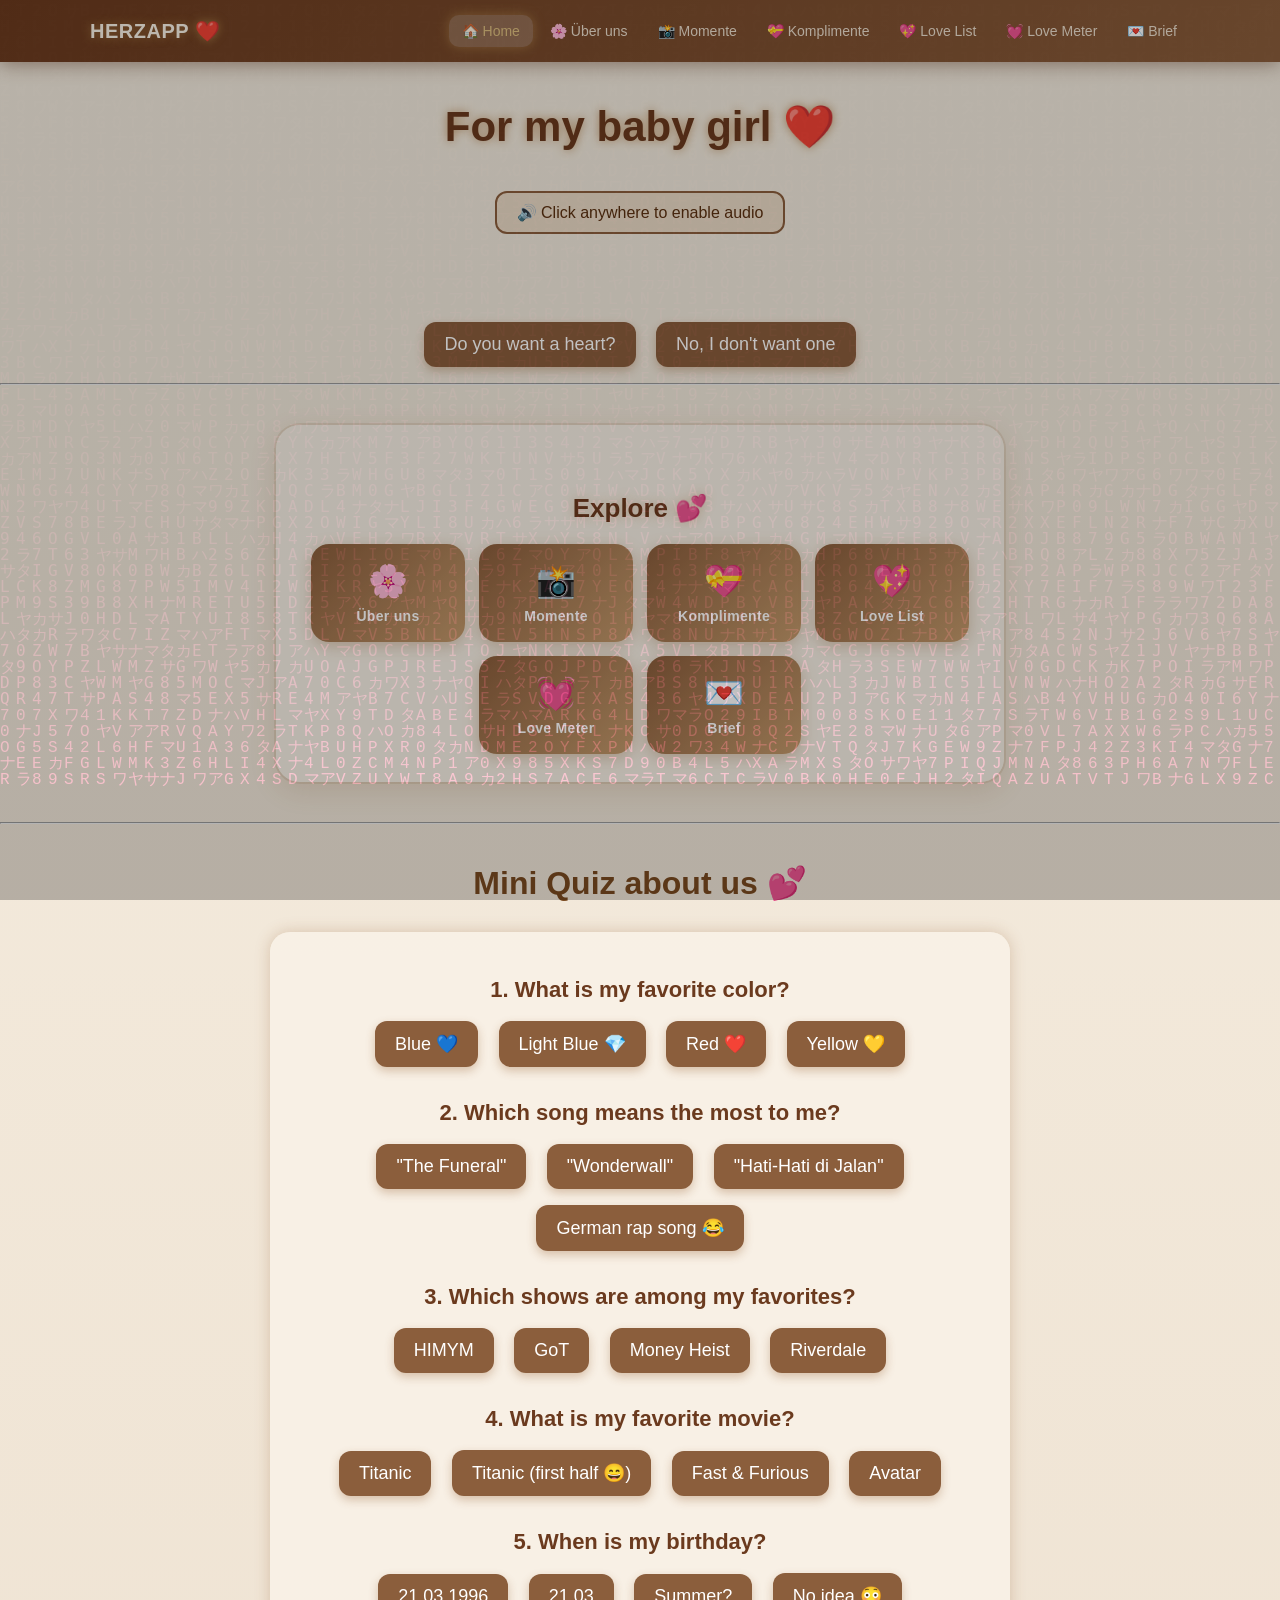
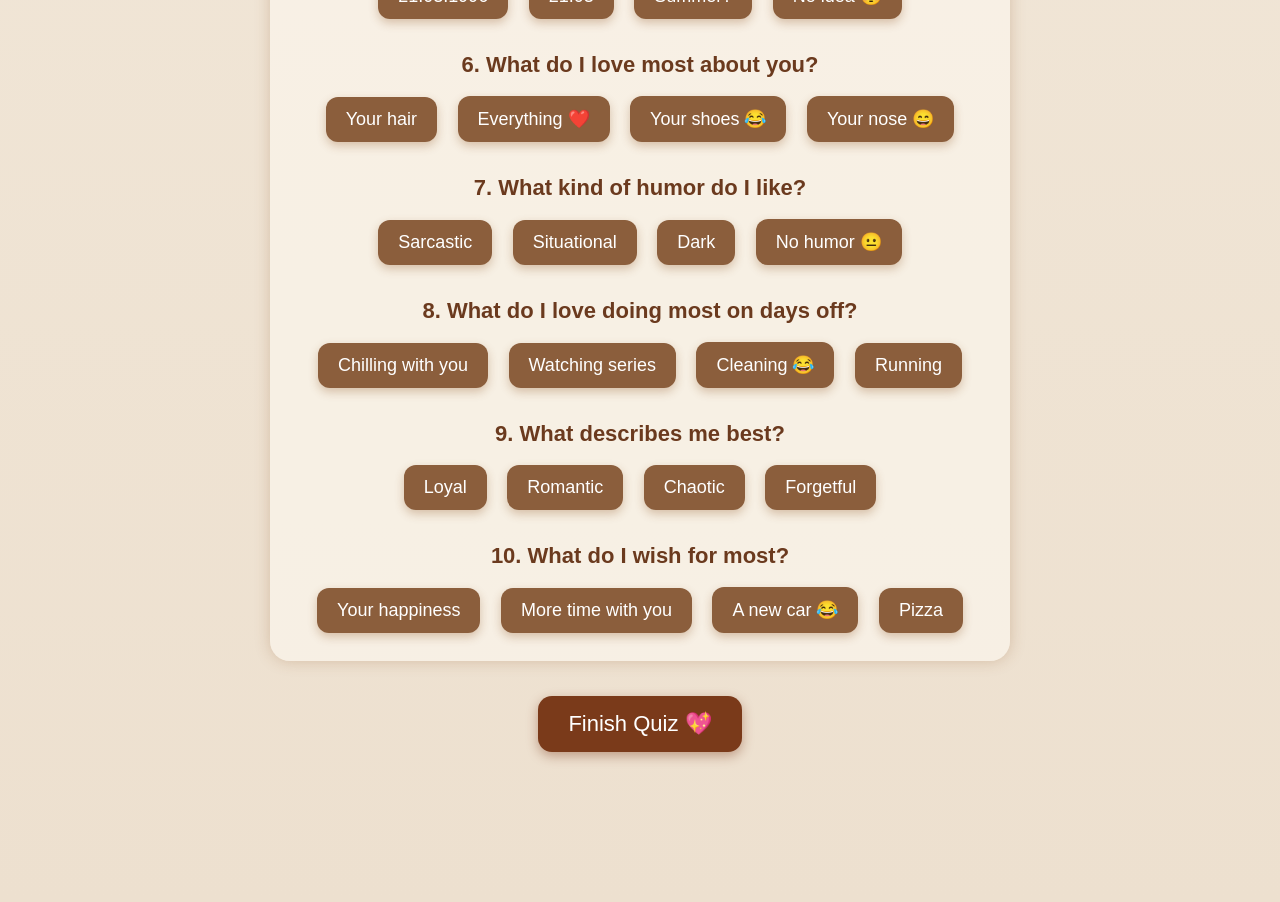
==== HerzApp/index.html @ 9faaaba4 "Add files via upload" ====
<!DOCTYPE html>
<html lang="en">
<head>
    <meta charset="UTF-8">
    <meta name="viewport" content="width=device-width, initial-scale=1.0">
    <title>For you ❤️</title>
    <link rel="stylesheet" href="css/base.css">
    <link rel="stylesheet" href="css/matrix.css">
    <link rel="stylesheet" href="css/quiz.css">
    <link rel="stylesheet" href="css/animations.css">
    <link rel="stylesheet" href="css/popup.css">
    <link rel="stylesheet" href="css/responsive.css">
    <link rel="stylesheet" href="css/nav.css">
    <link rel="stylesheet" href="css/navbar.css">
</head>
<body>

    <!-- GLOBALE NAVBAR -->
    <nav class="navbar">
        <div class="navbar-inner">
            <a href="index.html" class="navbar-brand">HERZAPP ❤️</a>
            <button class="navbar-toggle" id="navToggle" aria-label="Menü öffnen" aria-expanded="false">
                <span></span><span></span><span></span>
            </button>
            <ul class="navbar-menu" id="navMenu">
                <li><a href="index.html">🏠 Home</a></li>
                <li><a href="about.html">🌸 Über uns</a></li>
                <li><a href="carousel.html">📸 Momente</a></li>
                <li><a href="compliments.html">💝 Komplimente</a></li>
                <li><a href="love-list.html">💖 Love List</a></li>
                <li><a href="love-meter.html">💓 Love Meter</a></li>
                <li><a href="letter.html">💌 Brief</a></li>
            </ul>
        </div>
    </nav>

    <!-- Matrix Startscreen -->
    <div id="asciiStart">
        <pre id="asciiArt"></pre>
    </div>

    <h1>For my baby girl ❤️</h1>
    <div id="audioBanner">🔊 Click anywhere to enable audio</div>
    <div id="textBox"></div>

    <button onclick="choice('yes')">Do you want a heart?</button>
    <button onclick="choice('no')">No, I don't want one</button>

    <hr>

    <!-- Navigation zu den Modulen -->
    <nav class="module-nav">
        <h2 class="module-nav-title">Explore 💕</h2>
        <div class="module-nav-grid">
            <a href="about.html"       class="module-nav-btn"><span class="nav-icon">🌸</span><span class="nav-label">Über uns</span></a>
            <a href="carousel.html"    class="module-nav-btn"><span class="nav-icon">📸</span><span class="nav-label">Momente</span></a>
            <a href="compliments.html" class="module-nav-btn"><span class="nav-icon">💝</span><span class="nav-label">Komplimente</span></a>
            <a href="love-list.html"   class="module-nav-btn"><span class="nav-icon">💖</span><span class="nav-label">Love List</span></a>
            <a href="love-meter.html"  class="module-nav-btn"><span class="nav-icon">💓</span><span class="nav-label">Love Meter</span></a>
            <a href="letter.html"      class="module-nav-btn"><span class="nav-icon">💌</span><span class="nav-label">Brief</span></a>
        </div>
    </nav>

    <hr>
    <h2>Mini Quiz about us 💕</h2>

    <div id="quiz">
        <div data-question="1">
            <p><b>1. What is my favorite color?</b></p>
            <button onclick="quizAnswer(1, 'Blau', this)">Blue 💙</button>
            <button onclick="quizAnswer(1, 'Hellblau', this)">Light Blue 💎</button>
            <button onclick="quizAnswer(1, 'Rot', this)">Red ❤️</button>
            <button onclick="quizAnswer(1, 'Gelb', this)">Yellow 💛</button>
        </div>
        <div data-question="2">
            <p><b>2. Which song means the most to me?</b></p>
            <button onclick="quizAnswer(2, 'The Funeral', this)">"The Funeral"</button>
            <button onclick="quizAnswer(2, 'Wonderwall', this)">"Wonderwall"</button>
            <button onclick="quizAnswer(2, 'IndoSong', this)">"Hati-Hati di Jalan"</button>
            <button onclick="quizAnswer(2, 'RapSong', this)">German rap song 😂</button>
        </div>
        <div data-question="3">
            <p><b>3. Which shows are among my favorites?</b></p>
            <button onclick="quizAnswer(3, 'How I Met Your Mother', this)">HIMYM</button>
            <button onclick="quizAnswer(3, 'Game of Thrones', this)">GoT</button>
            <button onclick="quizAnswer(3, 'Haus des Geldes', this)">Money Heist</button>
            <button onclick="quizAnswer(3, 'Riverdale', this)">Riverdale</button>
        </div>
        <div data-question="4">
            <p><b>4. What is my favorite movie?</b></p>
            <button onclick="quizAnswer(4, 'Titanic', this)">Titanic</button>
            <button onclick="quizAnswer(4, 'Titanic2', this)">Titanic (first half 😄)</button>
            <button onclick="quizAnswer(4, 'F&F', this)">Fast & Furious</button>
            <button onclick="quizAnswer(4, 'Avatar', this)">Avatar</button>
        </div>
        <div data-question="5">
            <p><b>5. When is my birthday?</b></p>
            <button onclick="quizAnswer(5, '21.03.1996', this)">21.03.1996</button>
            <button onclick="quizAnswer(5, '21.03', this)">21.03</button>
            <button onclick="quizAnswer(5, 'Sommer', this)">Summer?</button>
            <button onclick="quizAnswer(5, 'Keine Ahnung', this)">No idea 😳</button>
        </div>
        <div data-question="6">
            <p><b>6. What do I love most about you?</b></p>
            <button onclick="quizAnswer(6, 'Haare', this)">Your hair</button>
            <button onclick="quizAnswer(6, 'Alles', this)">Everything ❤️</button>
            <button onclick="quizAnswer(6, 'Schuhe', this)">Your shoes 😂</button>
            <button onclick="quizAnswer(6, 'Nase', this)">Your nose 😄</button>
        </div>
        <div data-question="7">
            <p><b>7. What kind of humor do I like?</b></p>
            <button onclick="quizAnswer(7, 'Sarkasmus', this)">Sarcastic</button>
            <button onclick="quizAnswer(7, 'Situationskomik', this)">Situational</button>
            <button onclick="quizAnswer(7, 'Schwarzer Humor', this)">Dark</button>
            <button onclick="quizAnswer(7, 'Kein Humor', this)">No humor 😐</button>
        </div>
        <div data-question="8">
            <p><b>8. What do I love doing most on days off?</b></p>
            <button onclick="quizAnswer(8, 'Chillen', this)">Chilling with you</button>
            <button onclick="quizAnswer(8, 'Serien', this)">Watching series</button>
            <button onclick="quizAnswer(8, 'Putzen', this)">Cleaning 😂</button>
            <button onclick="quizAnswer(8, 'Joggen', this)">Running</button>
        </div>
        <div data-question="9">
            <p><b>9. What describes me best?</b></p>
            <button onclick="quizAnswer(9, 'Loyal', this)">Loyal</button>
            <button onclick="quizAnswer(9, 'Romantisch', this)">Romantic</button>
            <button onclick="quizAnswer(9, 'Chaotisch', this)">Chaotic</button>
            <button onclick="quizAnswer(9, 'Vergesslich', this)">Forgetful</button>
        </div>
        <div data-question="10">
            <p><b>10. What do I wish for most?</b></p>
            <button onclick="quizAnswer(10, 'Glück', this)">Your happiness</button>
            <button onclick="quizAnswer(10, 'Zeit', this)">More time with you</button>
            <button onclick="quizAnswer(10, 'Auto', this)">A new car 😂</button>
            <button onclick="quizAnswer(10, 'Pizza', this)">Pizza</button>
        </div>
    </div>

    <button onclick="finishQuiz()" class="finish-btn">Finish Quiz 💖</button>
    <button id="restartBtn" onclick="restartQuiz()">🔄 Restart Quiz</button>
    <div id="quizResult"></div>

    <!-- Video-Popup -->
    <div id="videoPopup" class="popup">
        <div class="popup-content">
            <span id="closePopup">&times;</span>
            <iframe id="popupVideo" frameborder="0" allowfullscreen></iframe>
        </div>
    </div>

    <script src="js/particles.js"></script>
    <script src="js/main.js"></script>
    <script src="js/quiz.js"></script>
    <script src="js/popup.js"></script>
    <script src="js/matrix.js"></script>
    <script src="js/navbar.js"></script>
</body>
</html>
---- HerzApp/css/base.css ----
body {
    background: linear-gradient(180deg, #F5EDE0, #EDE0CF);
    font-family: "Comic Sans MS", "Segoe UI", sans-serif;
    text-align: center;
    margin: 0;
    padding: 0;
    overflow-x: hidden;
}

h1 {
    margin-top: 40px;
    color: #6B3A1E;
    font-size: 42px;
    text-shadow: 0 0 10px #C49A6C;
}

h2 {
    margin-top: 40px;
    color: #7A4A20;
    font-size: 32px;
}

#textBox {
    margin-top: 20px;
    font-size: 24px;
    color: #5A3010;
    min-height: 60px;
}

#audioBanner {
    background: rgba(180, 120, 60, 0.15);
    border: 2px solid #8B5E3C;
    color: #5A3010;
    font-size: 16px;
    padding: 10px 20px;
    border-radius: 12px;
    display: inline-block;
    margin-top: 12px;
    animation: notePulse 1s infinite alternate;
}

button {
    padding: 12px 20px;
    margin: 8px;
    font-size: 18px;
    border-radius: 12px;
    border: none;
    background: #8B5E3C;
    color: white;
    cursor: pointer;
    transition: 0.2s;
    box-shadow: 0 4px 10px rgba(140, 80, 30, 0.3);
}

button:hover:not(:disabled) {
    transform: scale(1.1);
    background: #6B3A1E;
}

button:disabled {
    opacity: 0.6;
    cursor: not-allowed;
    transform: none;
}

#restartBtn {
    display: none;
    margin-top: 20px;
    background: #C9A84C;
    font-size: 20px;
    padding: 13px 28px;
    border-radius: 14px;
    box-shadow: 0 4px 12px rgba(180, 140, 40, 0.4);
}

#restartBtn:hover {
    background: #B8941A;
    transform: scale(1.08);
}

button.finish-btn {
    margin-top: 35px;
    background: #7A3A1A;
    font-size: 22px;
    padding: 15px 30px;
    border-radius: 14px;
    box-shadow: 0 4px 12px rgba(120, 50, 20, 0.4);
}

button.finish-btn:hover {
    background: #5C2E0C;
    transform: scale(1.08);
}
---- HerzApp/css/matrix.css ----
#asciiStart {
    position: fixed;
    top: 0;
    left: 0;
    width: 100%;
    height: 100%;
    background: #0D0500;
    display: flex;
    justify-content: center;
    align-items: center;
    z-index: 999999;
    animation: asciiFadeOut 1.8s ease forwards;
    animation-delay: 8.5s;
}

#asciiArt {
    font-family: "Courier New", monospace;
    font-size: 22px;
    white-space: pre;
    text-shadow: 0 0 8px #C9A84C;
    opacity: 1;
    animation: asciiPulse 1.8s infinite ease-in-out;
}

.matrix-rain {
    position: fixed;
    top: 0;
    left: 0;
    width: 100%;
    height: 100%;
    pointer-events: none;
    z-index: 999998;
    font-family: monospace;
    font-size: 18px;
    color: #C9A84C;
    opacity: 0.25;
}

@keyframes asciiPulse {
    0%   { transform: scale(1); }
    50%  { transform: scale(1.08); }
    100% { transform: scale(1); }
}

@keyframes asciiFadeOut {
    from { opacity: 1; }
    to   { opacity: 0; visibility: hidden; }
}
---- HerzApp/css/quiz.css ----
#quiz {
    margin-top: 30px;
    width: 90%;
    max-width: 700px;
    margin-left: auto;
    margin-right: auto;
    padding: 20px;
    background: rgba(250, 243, 232, 0.85);
    border-radius: 20px;
    box-shadow: 0 0 15px rgba(140, 80, 30, 0.25);
}

#quiz p {
    font-size: 22px;
    color: #6B3A1E;
    margin-bottom: 10px;
    margin-top: 25px;
}

#quizResult {
    margin-top: 30px;
    font-size: 26px;
    color: #5A3010;
    min-height: 80px;
    font-weight: bold;
    padding: 16px;
    border-radius: 16px;
    transition: box-shadow 0.5s, color 0.5s;
}

#quizResult.tier-0 { color: #5A3010; }
#quizResult.tier-1 { color: #6B3D1E; box-shadow: 0 0 12px rgba(140,80,30,0.3); }
#quizResult.tier-2 { color: #7A4A25; box-shadow: 0 0 20px rgba(140,80,30,0.45); }
#quizResult.tier-3 { color: #8B5030; box-shadow: 0 0 28px rgba(140,80,30,0.55); }
#quizResult.tier-4 { color: #C9A84C; box-shadow: 0 0 36px rgba(180,140,40,0.65); animation: pulseglow 1.2s infinite alternate; }
#quizResult.tier-5 { color: #DFC080; box-shadow: 0 0 50px rgba(180,140,40,0.8);  animation: pulseglow 0.8s infinite alternate; }
---- HerzApp/css/animations.css ----
.particle {
    position: fixed;
    animation: floatUp var(--dur, 2s) ease-out forwards;
    pointer-events: none;
    z-index: 9999;
    user-select: none;
}

@keyframes floatUp {
    0%   { transform: translateY(0) rotate(0deg) scale(1); opacity: 1; }
    60%  { opacity: 1; }
    100% { transform: translateY(-85vh) rotate(25deg) scale(1.6); opacity: 0; }
}

@keyframes notePulse {
    from { transform: scale(1) rotate(-10deg); opacity: 0.7; }
    to   { transform: scale(1.35) rotate(10deg); opacity: 1; }
}

@keyframes pulseglow {
    from { box-shadow: 0 0 30px rgba(180, 140, 40, 0.5); }
    to   { box-shadow: 0 0 60px rgba(180, 140, 40, 0.95); }
}
---- HerzApp/css/popup.css ----
.popup {
    display: none;
    position: fixed;
    top: 0;
    left: 0;
    width: 100%;
    height: 100%;
    background: rgba(0, 0, 0, 0.6);
    justify-content: center;
    align-items: center;
    z-index: 99999;
}

.popup-content {
    background: #FAF3E8;
    padding: 10px;
    border-radius: 12px;
    box-shadow: 0 0 20px rgba(140, 80, 30, 0.4);
    max-width: 90%;
}

#popupVideo {
    width: 100%;
    height: 60vh;
    border-radius: 10px;
}

#closePopup {
    float: right;
    font-size: 28px;
    cursor: pointer;
    color: #8B5E3C;
}
---- HerzApp/css/responsive.css ----
@media (max-width: 600px) {
    h1 {
        font-size: 28px;
    }

    h2 {
        font-size: 22px;
    }

    #quiz {
        width: 95%;
        padding: 12px;
    }

    #quiz p {
        font-size: 18px;
    }

    button {
        font-size: 15px;
        padding: 10px 14px;
        margin: 5px;
    }

    button.finish-btn {
        font-size: 18px;
        padding: 12px 22px;
    }

    #restartBtn {
        font-size: 16px;
        padding: 10px 20px;
    }

    #quizResult {
        font-size: 20px;
    }

    #audioBanner {
        font-size: 14px;
        padding: 8px 14px;
    }

    #asciiArt {
        font-size: 13px;
    }

    .popup-content {
        max-width: 98%;
    }

    #popupVideo {
        height: 40vh;
    }
}

@media (max-width: 380px) {
    h1 {
        font-size: 22px;
    }

    #asciiArt {
        font-size: 10px;
    }

    button {
        font-size: 13px;
        padding: 8px 10px;
    }
}
---- HerzApp/css/nav.css ----
.module-nav {
    max-width: 680px;
    margin: 40px auto;
    padding: 28px 24px;
    background: rgba(250, 243, 232, 0.88);
    border-radius: 24px;
    box-shadow:
        0 0 0 2px rgba(140, 90, 40, 0.12),
        0 8px 28px rgba(140, 80, 30, 0.14);
    text-align: center;
}

.module-nav-title {
    color: #6B3A1E;
    font-size: 26px;
    margin-bottom: 20px;
    text-shadow: 0 0 12px rgba(180, 120, 60, 0.35);
}

.module-nav-grid {
    display: flex;
    flex-wrap: wrap;
    gap: 14px;
    justify-content: center;
}

.module-nav-btn {
    display: flex;
    flex-direction: column;
    align-items: center;
    justify-content: center;
    gap: 8px;
    width: 130px;
    padding: 18px 12px;
    background: linear-gradient(135deg, #8B5E3C, #C49A6C);
    border-radius: 18px;
    text-decoration: none;
    color: white;
    box-shadow: 0 4px 16px rgba(140, 80, 30, 0.28);
    transition: transform 0.2s, box-shadow 0.2s;
}

.module-nav-btn:hover {
    transform: scale(1.08) translateY(-2px);
    box-shadow: 0 8px 24px rgba(140, 80, 30, 0.4);
}

.module-nav-btn:active {
    transform: scale(0.97);
}

.nav-icon  { font-size: 32px; }

.nav-label {
    font-size: 14px;
    font-weight: bold;
    letter-spacing: 0.3px;
}

@media (max-width: 480px) {
    .module-nav-btn { width: 110px; padding: 14px 10px; }
    .nav-icon       { font-size: 26px; }
    .nav-label      { font-size: 13px; }
}
---- HerzApp/css/navbar.css ----
/* =============================================
   GLOBALE NAVBAR
   ============================================= */

/* Navbar-Höhe als Body-Offset */
body {
    padding-top: 62px;
}

/* ── Navbar ───────────────────────────────────── */
.navbar {
    position: fixed;
    top: 0;
    left: 0;
    width: 100%;
    z-index: 100000;
    background: linear-gradient(135deg, #6B3A1E, #8B5E3C);
    box-shadow: 0 2px 18px rgba(80, 35, 10, 0.45);
    font-family: "Comic Sans MS", "Segoe UI", sans-serif;
}

.navbar-inner {
    max-width: 1100px;
    margin: 0 auto;
    padding: 0 20px;
    height: 62px;
    display: flex;
    align-items: center;
    justify-content: space-between;
}

/* ── Brand ────────────────────────────────────── */
.navbar-brand {
    text-decoration: none;
    color: #FAF3E8;
    font-size: 20px;
    font-weight: bold;
    letter-spacing: 0.5px;
    text-shadow: 0 0 10px rgba(220, 180, 100, 0.5);
    white-space: nowrap;
    transition: text-shadow 0.3s;
}

.navbar-brand:hover {
    text-shadow: 0 0 18px rgba(220, 180, 100, 0.9);
}

/* ── Desktop-Menü ─────────────────────────────── */
.navbar-menu {
    list-style: none;
    margin: 0;
    padding: 0;
    display: flex;
    gap: 4px;
    align-items: center;
}

.navbar-menu li a {
    display: block;
    padding: 8px 13px;
    color: #EDE0CF;
    text-decoration: none;
    font-size: 14px;
    border-radius: 10px;
    transition: background 0.2s, color 0.2s, box-shadow 0.2s;
    white-space: nowrap;
}

.navbar-menu li a:hover {
    background: rgba(250, 243, 232, 0.18);
    color: #FAF3E8;
    box-shadow: 0 0 10px rgba(220, 180, 100, 0.3);
}

/* Aktive Seite */
.navbar-menu li a.nav-active {
    background: rgba(250, 243, 232, 0.22);
    color: #DFC080;
    box-shadow: 0 0 12px rgba(220, 180, 100, 0.4);
}

/* ── Hamburger-Button (nur Mobile) ───────────────  */
.navbar-toggle {
    display: none;
    flex-direction: column;
    gap: 5px;
    background: none;
    border: none;
    cursor: pointer;
    padding: 8px;
    border-radius: 8px;
    transition: background 0.2s;
}

.navbar-toggle:hover {
    background: rgba(250, 243, 232, 0.15);
}

.navbar-toggle span {
    display: block;
    width: 24px;
    height: 2px;
    background: #FAF3E8;
    border-radius: 2px;
    transition: transform 0.3s ease, opacity 0.3s ease;
}

/* Hamburger → X wenn offen */
.navbar-toggle.open span:nth-child(1) {
    transform: translateY(7px) rotate(45deg);
}
.navbar-toggle.open span:nth-child(2) {
    opacity: 0;
}
.navbar-toggle.open span:nth-child(3) {
    transform: translateY(-7px) rotate(-45deg);
}

/* ── Mobile ───────────────────────────────────── */
@media (max-width: 768px) {
    .navbar-toggle {
        display: flex;
    }

    .navbar-menu {
        display: none;
        flex-direction: column;
        gap: 0;
        position: absolute;
        top: 62px;
        left: 0;
        width: 100%;
        background: linear-gradient(180deg, #7A4A20, #6B3A1E);
        box-shadow: 0 6px 20px rgba(80, 35, 10, 0.4);
        padding: 8px 0 12px;
    }

    .navbar-menu.open {
        display: flex;
    }

    .navbar-menu li {
        width: 100%;
    }

    .navbar-menu li a {
        padding: 13px 24px;
        border-radius: 0;
        font-size: 16px;
        border-bottom: 1px solid rgba(250, 243, 232, 0.08);
    }

    .navbar-menu li:last-child a {
        border-bottom: none;
    }
}
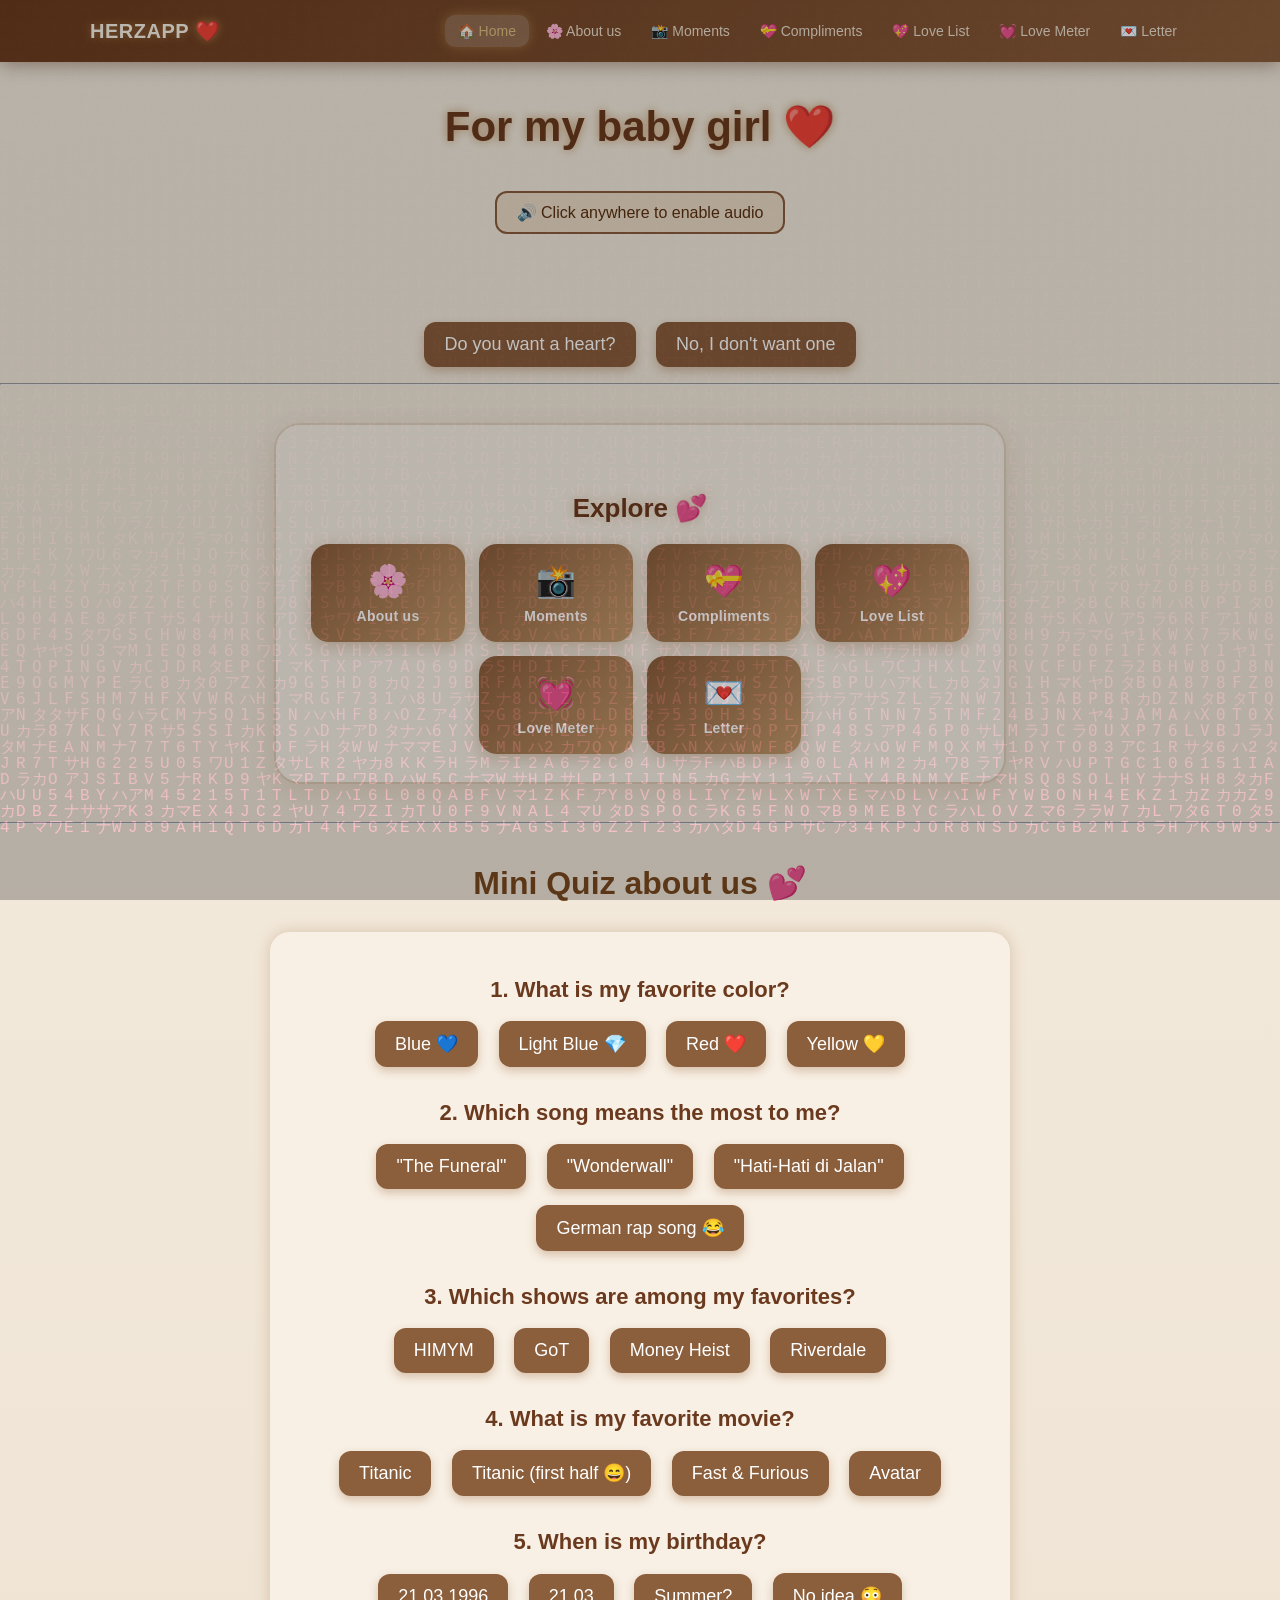
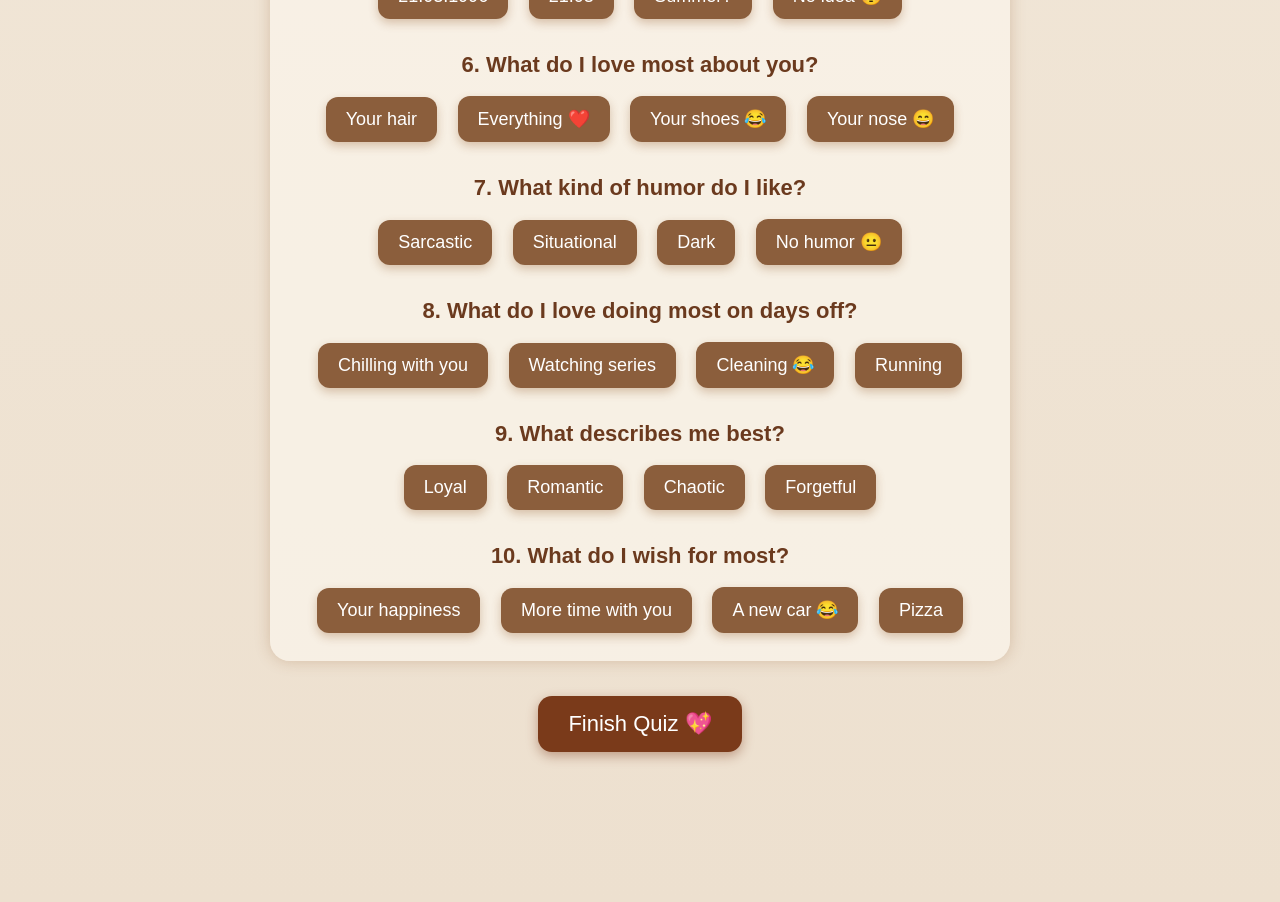
==== commit c3131a6b: "Add files via upload" ====
--- a/HerzApp/index.html
+++ b/HerzApp/index.html
@@ -15,26 +15,24 @@
 </head>
 <body>
 
-    <!-- GLOBALE NAVBAR -->
     <nav class="navbar">
         <div class="navbar-inner">
             <a href="index.html" class="navbar-brand">HERZAPP ❤️</a>
-            <button class="navbar-toggle" id="navToggle" aria-label="Menü öffnen" aria-expanded="false">
+            <button class="navbar-toggle" id="navToggle" aria-label="Open menu" aria-expanded="false">
                 <span></span><span></span><span></span>
             </button>
             <ul class="navbar-menu" id="navMenu">
                 <li><a href="index.html">🏠 Home</a></li>
-                <li><a href="about.html">🌸 Über uns</a></li>
-                <li><a href="carousel.html">📸 Momente</a></li>
-                <li><a href="compliments.html">💝 Komplimente</a></li>
+                <li><a href="about.html">🌸 About us</a></li>
+                <li><a href="carousel.html">📸 Moments</a></li>
+                <li><a href="compliments.html">💝 Compliments</a></li>
                 <li><a href="love-list.html">💖 Love List</a></li>
                 <li><a href="love-meter.html">💓 Love Meter</a></li>
-                <li><a href="letter.html">💌 Brief</a></li>
+                <li><a href="letter.html">💌 Letter</a></li>
             </ul>
         </div>
     </nav>
 
-    <!-- Matrix Startscreen -->
     <div id="asciiStart">
         <pre id="asciiArt"></pre>
     </div>
@@ -48,16 +46,15 @@
 
     <hr>
 
-    <!-- Navigation zu den Modulen -->
     <nav class="module-nav">
         <h2 class="module-nav-title">Explore 💕</h2>
         <div class="module-nav-grid">
-            <a href="about.html"       class="module-nav-btn"><span class="nav-icon">🌸</span><span class="nav-label">Über uns</span></a>
-            <a href="carousel.html"    class="module-nav-btn"><span class="nav-icon">📸</span><span class="nav-label">Momente</span></a>
-            <a href="compliments.html" class="module-nav-btn"><span class="nav-icon">💝</span><span class="nav-label">Komplimente</span></a>
+            <a href="about.html"       class="module-nav-btn"><span class="nav-icon">🌸</span><span class="nav-label">About us</span></a>
+            <a href="carousel.html"    class="module-nav-btn"><span class="nav-icon">📸</span><span class="nav-label">Moments</span></a>
+            <a href="compliments.html" class="module-nav-btn"><span class="nav-icon">💝</span><span class="nav-label">Compliments</span></a>
             <a href="love-list.html"   class="module-nav-btn"><span class="nav-icon">💖</span><span class="nav-label">Love List</span></a>
             <a href="love-meter.html"  class="module-nav-btn"><span class="nav-icon">💓</span><span class="nav-label">Love Meter</span></a>
-            <a href="letter.html"      class="module-nav-btn"><span class="nav-icon">💌</span><span class="nav-label">Brief</span></a>
+            <a href="letter.html"      class="module-nav-btn"><span class="nav-icon">💌</span><span class="nav-label">Letter</span></a>
         </div>
     </nav>
 
@@ -141,7 +138,6 @@
     <button id="restartBtn" onclick="restartQuiz()">🔄 Restart Quiz</button>
     <div id="quizResult"></div>
 
-    <!-- Video-Popup -->
     <div id="videoPopup" class="popup">
         <div class="popup-content">
             <span id="closePopup">&times;</span>
